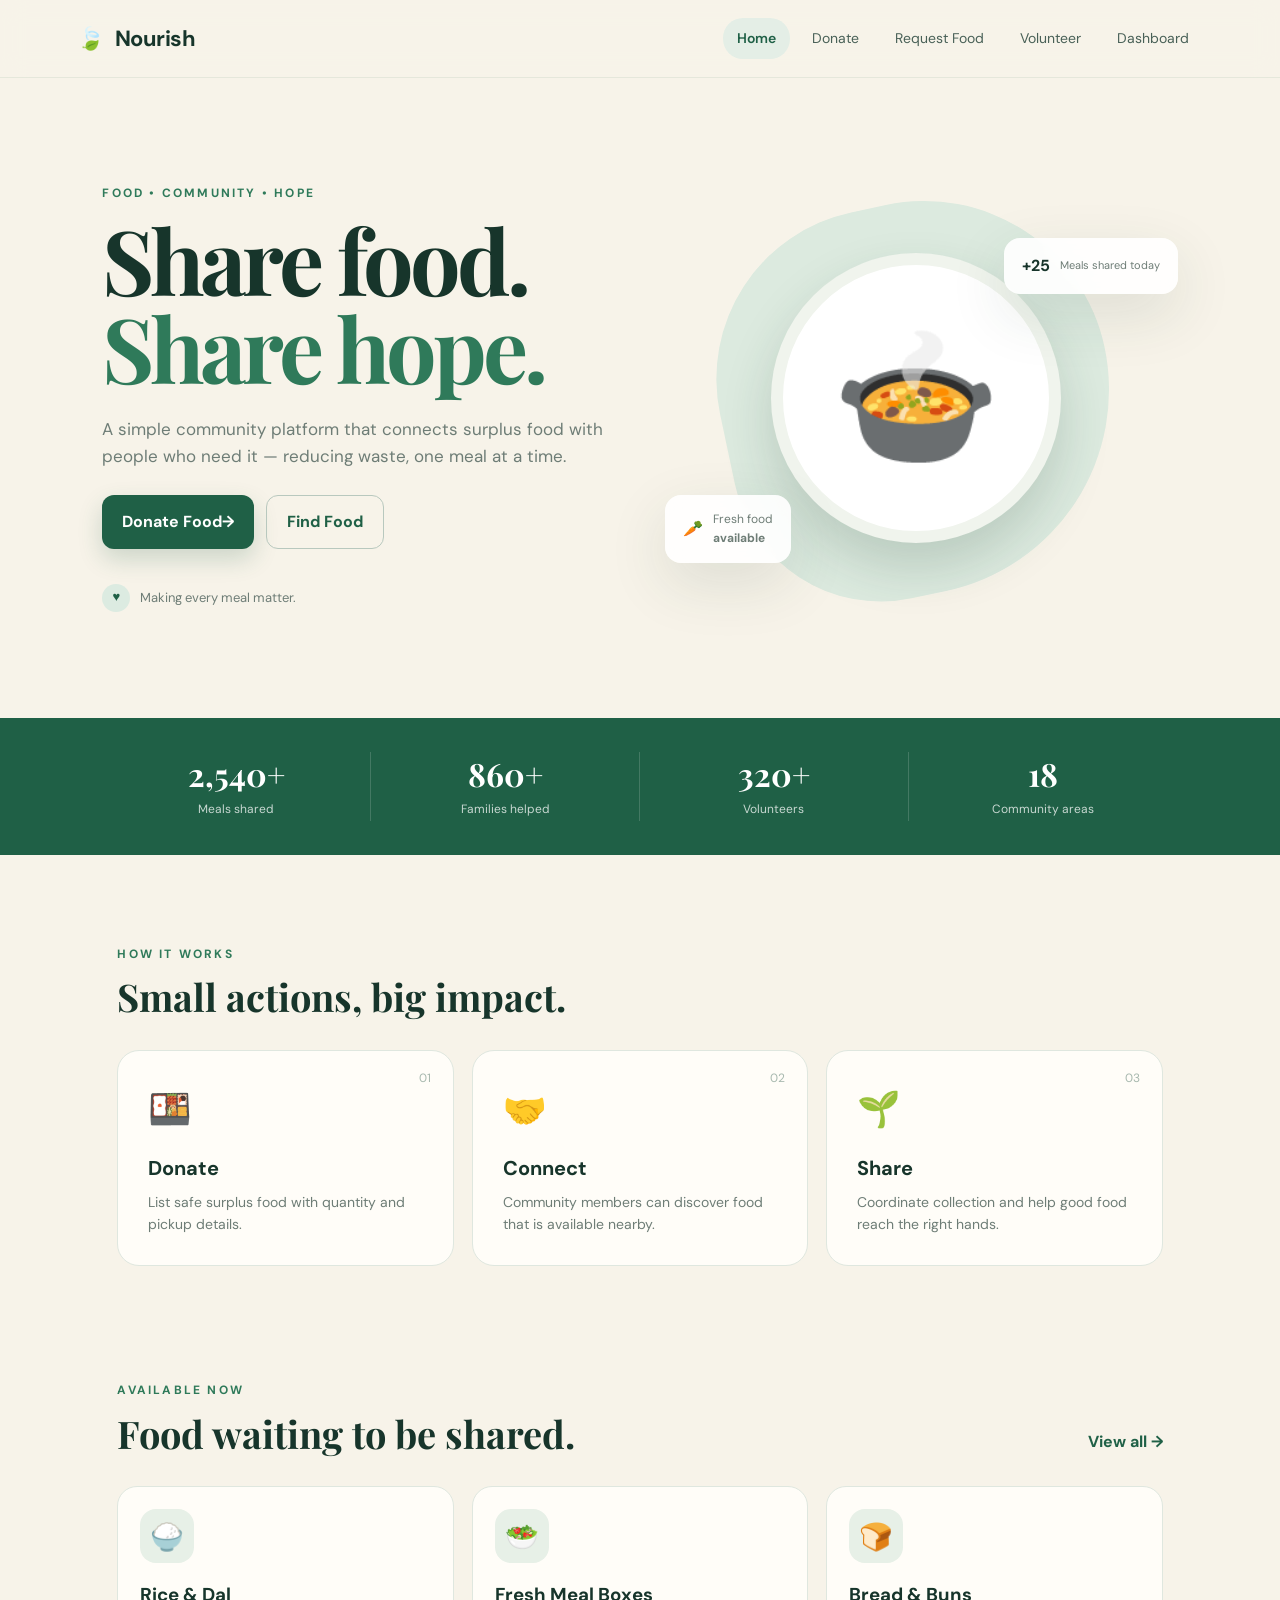
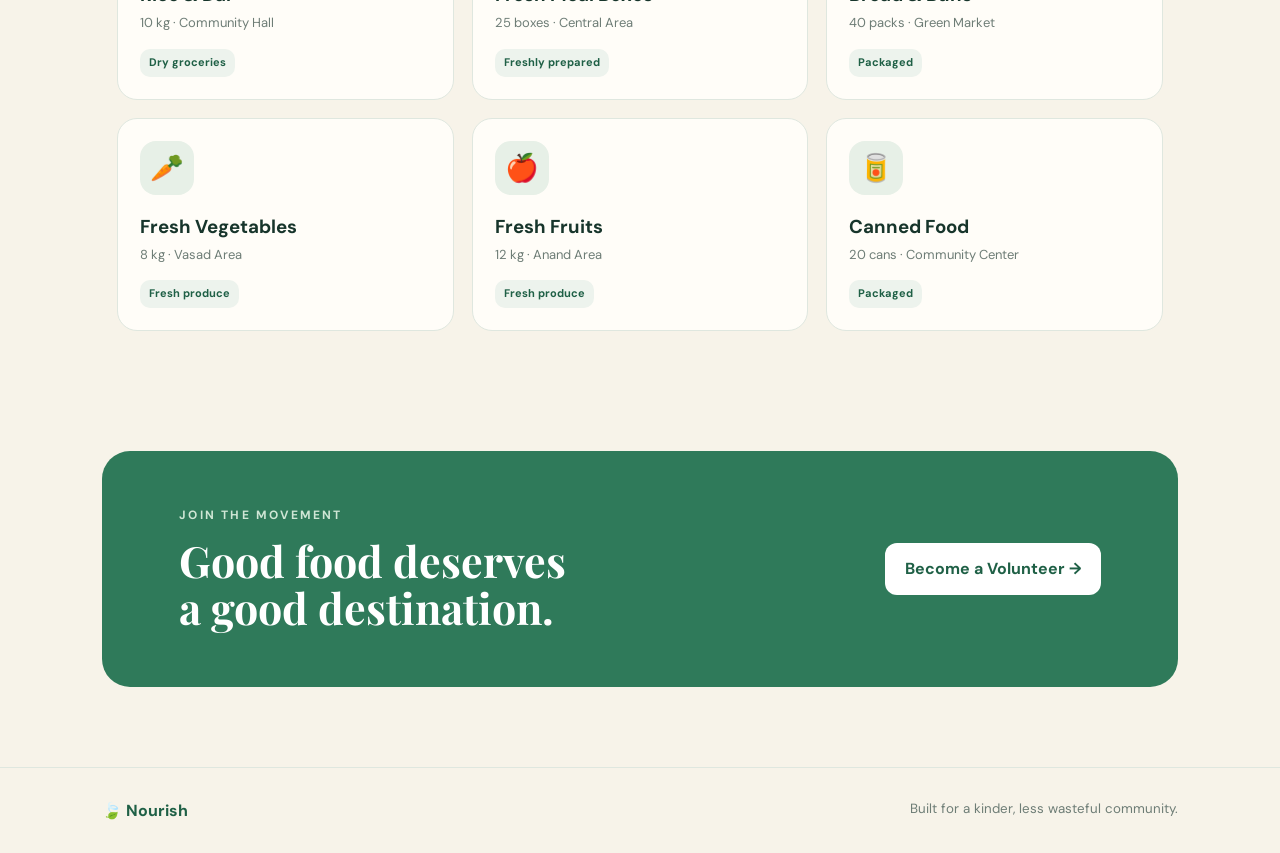
==== index.html @ 5282616e "all files are oploaded" ====
<!DOCTYPE html>
<html lang="en">
<head>
<meta charset="UTF-8">
<meta name="viewport" content="width=device-width, initial-scale=1.0">
<title>SVIT — Food Bank</title>
<link rel="preconnect" href="https://fonts.googleapis.com">
<link rel="preconnect" href="https://fonts.gstatic.com" crossorigin>
<link href="https://fonts.googleapis.com/css2?family=DM+Sans:wght@400;500;600;700&family=Playfair+Display:wght@600;700&display=swap" rel="stylesheet">
<link rel="stylesheet" href="css/style.css">
</head>
<body>
<header class="navbar">
  <a class="brand" href="index.html"><span>🍃</span> Nourish</a>
  <button class="menu-btn" onclick="toggleMenu()">☰</button>
  <nav id="nav">
    <a class="active" href="index.html">Home</a>
    <a href="donate.html">Donate</a>
    <a href="request.html">Request Food</a>
    <a href="volunteer.html">Volunteer</a>
    <a href="dashboard.html">Dashboard</a>
  </nav>
</header>

<main>
<section class="hero">
  <div class="hero-copy">
    <p class="eyebrow">FOOD • COMMUNITY • HOPE</p>
    <h1>Share food.<br><em>Share hope.</em></h1>
    <p class="hero-text">A simple community platform that connects surplus food with people who need it — reducing waste, one meal at a time.</p>
    <div class="actions">
      <a class="btn primary" href="donate.html">Donate Food <span>→</span></a>
      <a class="btn ghost" href="request.html">Find Food</a>
    </div>
    <div class="mini-proof"><span>♥</span> Making every meal matter.</div>
  </div>
  <div class="hero-art">
    <div class="blob"></div>
    <div class="plate">🍲</div>
    <div class="floating-card card-one"><b>+25</b><small>Meals shared today</small></div>
    <div class="floating-card card-two">🥕 <span>Fresh food<br><b>available</b></span></div>
  </div>
</section>

<section class="impact">
  <div><strong id="mealCount">2,540+</strong><span>Meals shared</span></div>
  <div><strong id="familyCount">860+</strong><span>Families helped</span></div>
  <div><strong id="volCount">320+</strong><span>Volunteers</span></div>
  <div><strong>18</strong><span>Community areas</span></div>
</section>

<section class="section">
  <div class="section-head">
    <div><p class="eyebrow">HOW IT WORKS</p><h2>Small actions, big impact.</h2></div>
  </div>
  <div class="steps">
    <article class="step"><span>01</span><div>🍱</div><h3>Donate</h3><p>List safe surplus food with quantity and pickup details.</p></article>
    <article class="step"><span>02</span><div>🤝</div><h3>Connect</h3><p>Community members can discover food that is available nearby.</p></article>
    <article class="step"><span>03</span><div>🌱</div><h3>Share</h3><p>Coordinate collection and help good food reach the right hands.</p></article>
  </div>
</section>

<section class="section available">
  <div class="section-head">
    <div><p class="eyebrow">AVAILABLE NOW</p><h2>Food waiting to be shared.</h2></div>
    <a class="text-link" href="request.html">View all →</a>
  </div>
  <div id="homeFood" class="food-grid"></div>
</section>

<section class="cta">
  <div><p class="eyebrow">JOIN THE MOVEMENT</p><h2>Good food deserves<br>a good destination.</h2></div>
  <a class="btn light" href="volunteer.html">Become a Volunteer →</a>
</section>
</main>

<footer><span>🍃 Nourish</span><small>Built for a kinder, less wasteful community.</small></footer>
<script src="js/main.js"></script>
</body>
</html>
---- css/style.css ----
:root{--ink:#17352b;--green:#1f6046;--green2:#2f7a5a;--cream:#f7f3e9;--paper:#fffdf8;--muted:#6e7d76;--line:#dfe7df;--shadow:0 20px 60px rgba(31,66,51,.12)}
*{box-sizing:border-box;margin:0;padding:0}body{font-family:"DM Sans",sans-serif;color:var(--ink);background:var(--cream);line-height:1.6}a{text-decoration:none;color:inherit}
.navbar{height:78px;display:flex;align-items:center;justify-content:space-between;padding:0 6%;background:rgba(247,243,233,.92);backdrop-filter:blur(12px);position:sticky;top:0;z-index:10;border-bottom:1px solid rgba(31,96,70,.08)}
.brand{font-weight:700;font-size:22px;letter-spacing:-.5px}.brand span{margin-right:7px}nav{display:flex;gap:8px}nav a{padding:9px 14px;border-radius:20px;font-size:14px;color:#496057}nav a:hover,nav a.active{background:#e4eee6;color:var(--green);font-weight:600}.menu-btn{display:none;border:0;background:none;font-size:24px}
.hero{min-height:620px;display:grid;grid-template-columns:1fr 1fr;gap:30px;align-items:center;padding:70px 8%;overflow:hidden}.eyebrow{font-size:12px;letter-spacing:2.2px;font-weight:700;color:var(--green2);margin-bottom:12px}.hero h1,.page-hero h1,h2{font-family:"Playfair Display",serif}.hero h1{font-size:clamp(55px,7vw,90px);line-height:.98;letter-spacing:-4px}.hero h1 em{color:var(--green2);font-style:normal}.hero-text{max-width:570px;color:var(--muted);font-size:17px;margin:25px 0}.actions{display:flex;gap:12px;flex-wrap:wrap}.btn{display:inline-flex;align-items:center;justify-content:center;border:0;cursor:pointer;border-radius:12px;padding:13px 20px;font-weight:700;font-family:inherit}.btn.primary{background:var(--green);color:white;box-shadow:0 10px 25px rgba(31,96,70,.2)}.btn.primary:hover{transform:translateY(-2px)}.btn.ghost{border:1px solid #b8c8be;color:var(--green);background:transparent}.btn.light{background:#fff;color:var(--green)}.btn.danger{background:#fff0ee;color:#a74c40;font-size:12px}.mini-proof{margin-top:35px;font-size:13px;color:var(--muted)}.mini-proof span{display:inline-flex;width:28px;height:28px;border-radius:50%;background:#dcebe1;align-items:center;justify-content:center;margin-right:7px;color:var(--green)}
.hero-art{height:500px;position:relative;display:flex;align-items:center;justify-content:center}.blob{width:390px;height:390px;border-radius:48% 52% 58% 42%;background:#dceadf;transform:rotate(-12deg);position:absolute}.plate{width:290px;height:290px;border-radius:50%;background:#fff;box-shadow:0 25px 50px rgba(34,67,52,.18);display:flex;align-items:center;justify-content:center;font-size:135px;position:relative;border:12px solid #f0f4ed}.floating-card{position:absolute;background:rgba(255,255,255,.9);backdrop-filter:blur(10px);padding:15px 18px;border-radius:16px;box-shadow:var(--shadow);display:flex;gap:10px;align-items:center}.floating-card small{display:block;color:var(--muted);font-size:11px}.card-one{top:90px;right:0}.card-two{bottom:85px;left:10px}.card-two span{font-size:12px;color:var(--muted)}
.impact{display:grid;grid-template-columns:repeat(4,1fr);background:var(--green);color:white;padding:34px 8%;text-align:center}.impact div{border-right:1px solid rgba(255,255,255,.16)}.impact div:last-child{border:0}.impact strong{display:block;font:700 32px "Playfair Display",serif}.impact span{font-size:12px;opacity:.75}
.section{padding:90px 8%;max-width:1250px;margin:auto}.section-head{display:flex;justify-content:space-between;align-items:end;margin-bottom:32px}.section h2{font-size:38px;line-height:1.1}.text-link{color:var(--green);font-weight:700}.steps{display:grid;grid-template-columns:repeat(3,1fr);gap:18px}.step{background:var(--paper);border:1px solid var(--line);padding:30px;border-radius:22px;position:relative}.step>span{position:absolute;right:22px;top:18px;color:#a7b8ae;font-size:12px}.step>div{font-size:35px;margin-bottom:15px}.step h3{font-size:20px}.step p{color:var(--muted);font-size:14px;margin-top:7px}.available{padding-top:25px}.food-grid{display:grid;grid-template-columns:repeat(3,1fr);gap:18px}.food-card{background:var(--paper);border:1px solid var(--line);border-radius:20px;padding:22px;transition:.2s}.food-card:hover{transform:translateY(-4px);box-shadow:var(--shadow)}.food-icon{width:54px;height:54px;border-radius:16px;background:#e7f0e7;display:flex;align-items:center;justify-content:center;font-size:27px;margin-bottom:17px}.food-card h3{margin-bottom:3px}.food-card p{font-size:13px;color:var(--muted)}.tag{display:inline-block;margin-top:15px;padding:5px 9px;border-radius:10px;background:#edf3ed;color:var(--green);font-size:11px;font-weight:700}
.cta{margin:30px 8% 80px;padding:55px 6%;border-radius:28px;background:var(--green2);color:white;display:flex;justify-content:space-between;align-items:center;gap:30px}.cta .eyebrow{color:#cfe6d5}.cta h2{font-size:43px;line-height:1.1}
footer{padding:30px 8%;border-top:1px solid var(--line);display:flex;justify-content:space-between;color:var(--green);font-weight:700}footer small{color:var(--muted);font-weight:400}
.page-hero{text-align:center;padding:85px 20px 55px}.page-hero h1{font-size:60px;line-height:1.05;letter-spacing:-2px}.page-hero>p:last-child{max-width:580px;margin:15px auto;color:var(--muted)}
.form-wrap{max-width:850px;margin:0 auto;padding:0 20px 80px}.form-card,.dashboard-card{background:var(--paper);border:1px solid var(--line);border-radius:24px;padding:35px;box-shadow:var(--shadow)}.form-card h2{font-size:32px}.muted{color:var(--muted);font-size:13px;margin:4px 0 25px}.form-grid{display:grid;grid-template-columns:1fr 1fr;gap:18px;margin-bottom:25px}label{font-size:13px;font-weight:700}input,select{display:block;width:100%;margin-top:7px;padding:13px 14px;border:1px solid #cfdad2;border-radius:11px;background:#fff;font:inherit;color:var(--ink);outline:none}input:focus,select:focus{border-color:var(--green2);box-shadow:0 0 0 3px #e1eee5}.full{grid-column:1/-1}.success{color:var(--green);font-size:13px;margin-top:12px;font-weight:700}.searchbar{display:flex;gap:12px;margin-bottom:25px}.searchbar input{margin:0}.searchbar select{max-width:210px;margin:0}.request-area{padding-top:20px}.dash-stats{display:grid;grid-template-columns:repeat(3,1fr);gap:18px;margin-bottom:25px}.dash-stats>div{background:var(--paper);border:1px solid var(--line);border-radius:20px;padding:25px}.dash-stats span{font-size:28px;display:block}.dash-stats b{display:block;font:700 34px "Playfair Display",serif}.dash-stats small{color:var(--muted)}.activity{padding:15px 0;border-bottom:1px solid var(--line);display:flex;justify-content:space-between;gap:15px}.activity:last-child{border:0}.activity small{color:var(--muted)}
@media(max-width:800px){.navbar{height:70px}nav{display:none;position:absolute;top:70px;left:0;right:0;background:var(--cream);padding:15px 6%;flex-direction:column;border-bottom:1px solid var(--line)}nav.show{display:flex}.menu-btn{display:block}.hero{grid-template-columns:1fr;padding:55px 7%}.hero-art{height:360px}.blob{width:280px;height:280px}.plate{width:210px;height:210px;font-size:90px}.card-one{right:0;top:20px}.card-two{left:0;bottom:25px}.impact{grid-template-columns:1fr 1fr;gap:25px}.impact div:nth-child(2){border:0}.steps,.food-grid{grid-template-columns:1fr}.cta{margin:20px 5% 50px;display:block}.cta .btn{margin-top:25px}.section{padding:60px 6%}.page-hero h1{font-size:45px}.form-grid,.dash-stats{grid-template-columns:1fr}.full{grid-column:auto}.searchbar{flex-direction:column}.searchbar select{max-width:none}footer{flex-direction:column;gap:8px}}
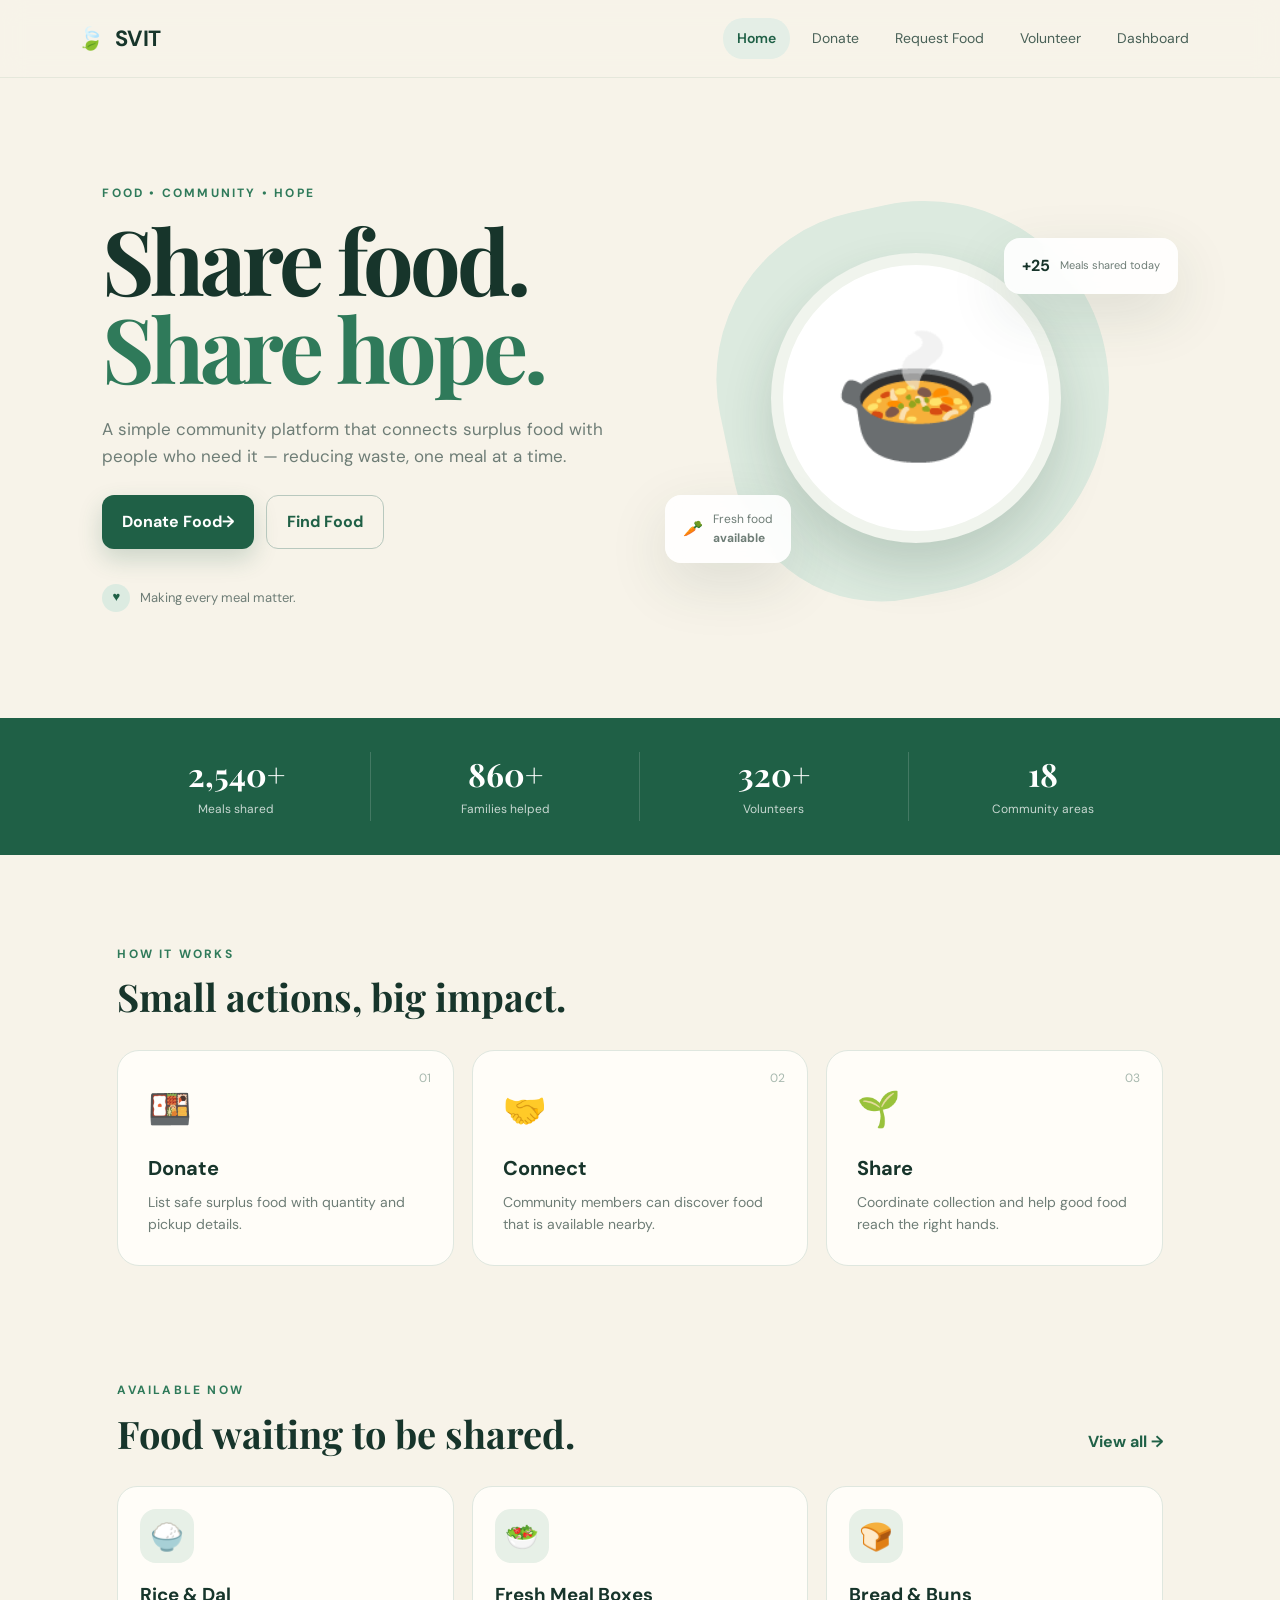
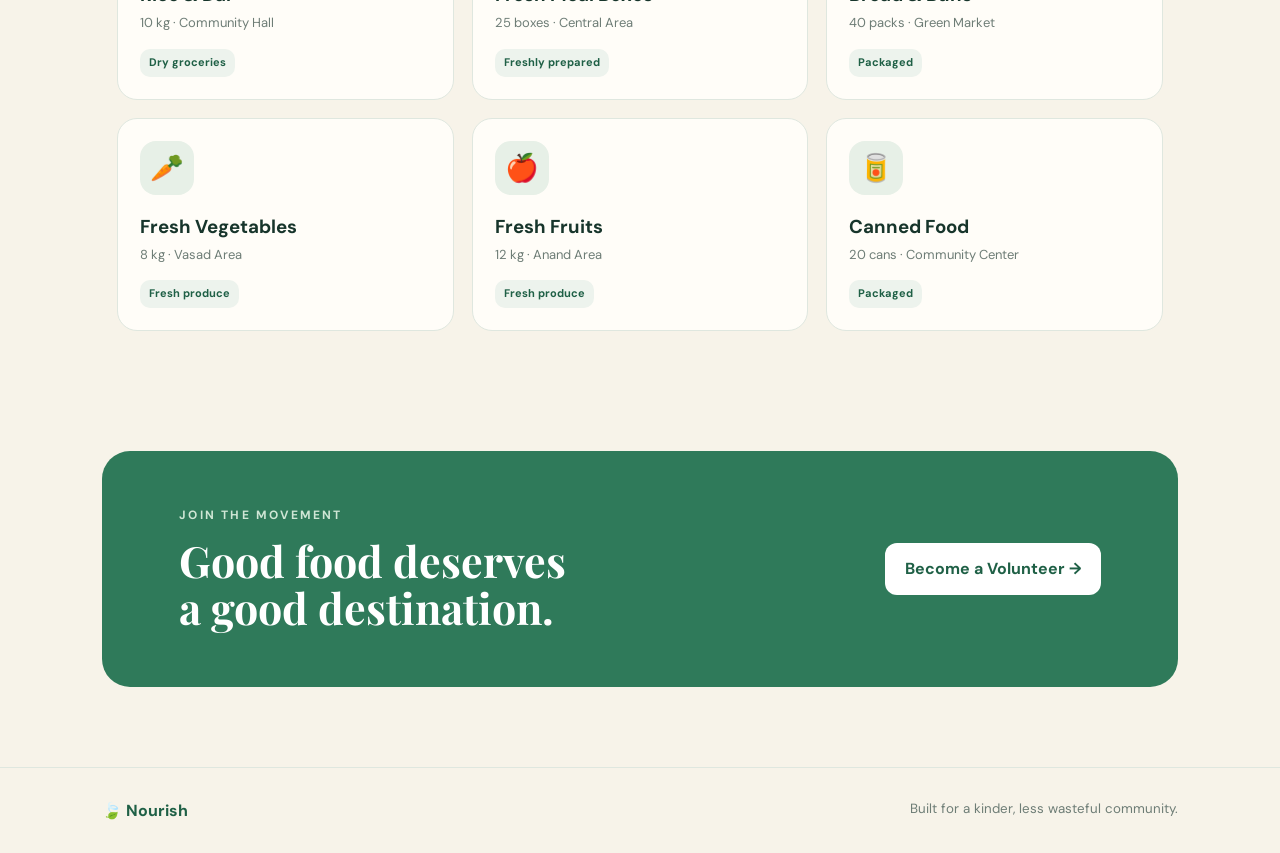
==== commit 817bb33d: "changed in index file name Nourish to SVIT" ====
--- a/index.html
+++ b/index.html
@@ -11,7 +11,7 @@
 </head>
 <body>
 <header class="navbar">
-  <a class="brand" href="index.html"><span>🍃</span> Nourish</a>
+  <a class="brand" href="index.html"><span>🍃</span> SVIT</a>
   <button class="menu-btn" onclick="toggleMenu()">☰</button>
   <nav id="nav">
     <a class="active" href="index.html">Home</a>
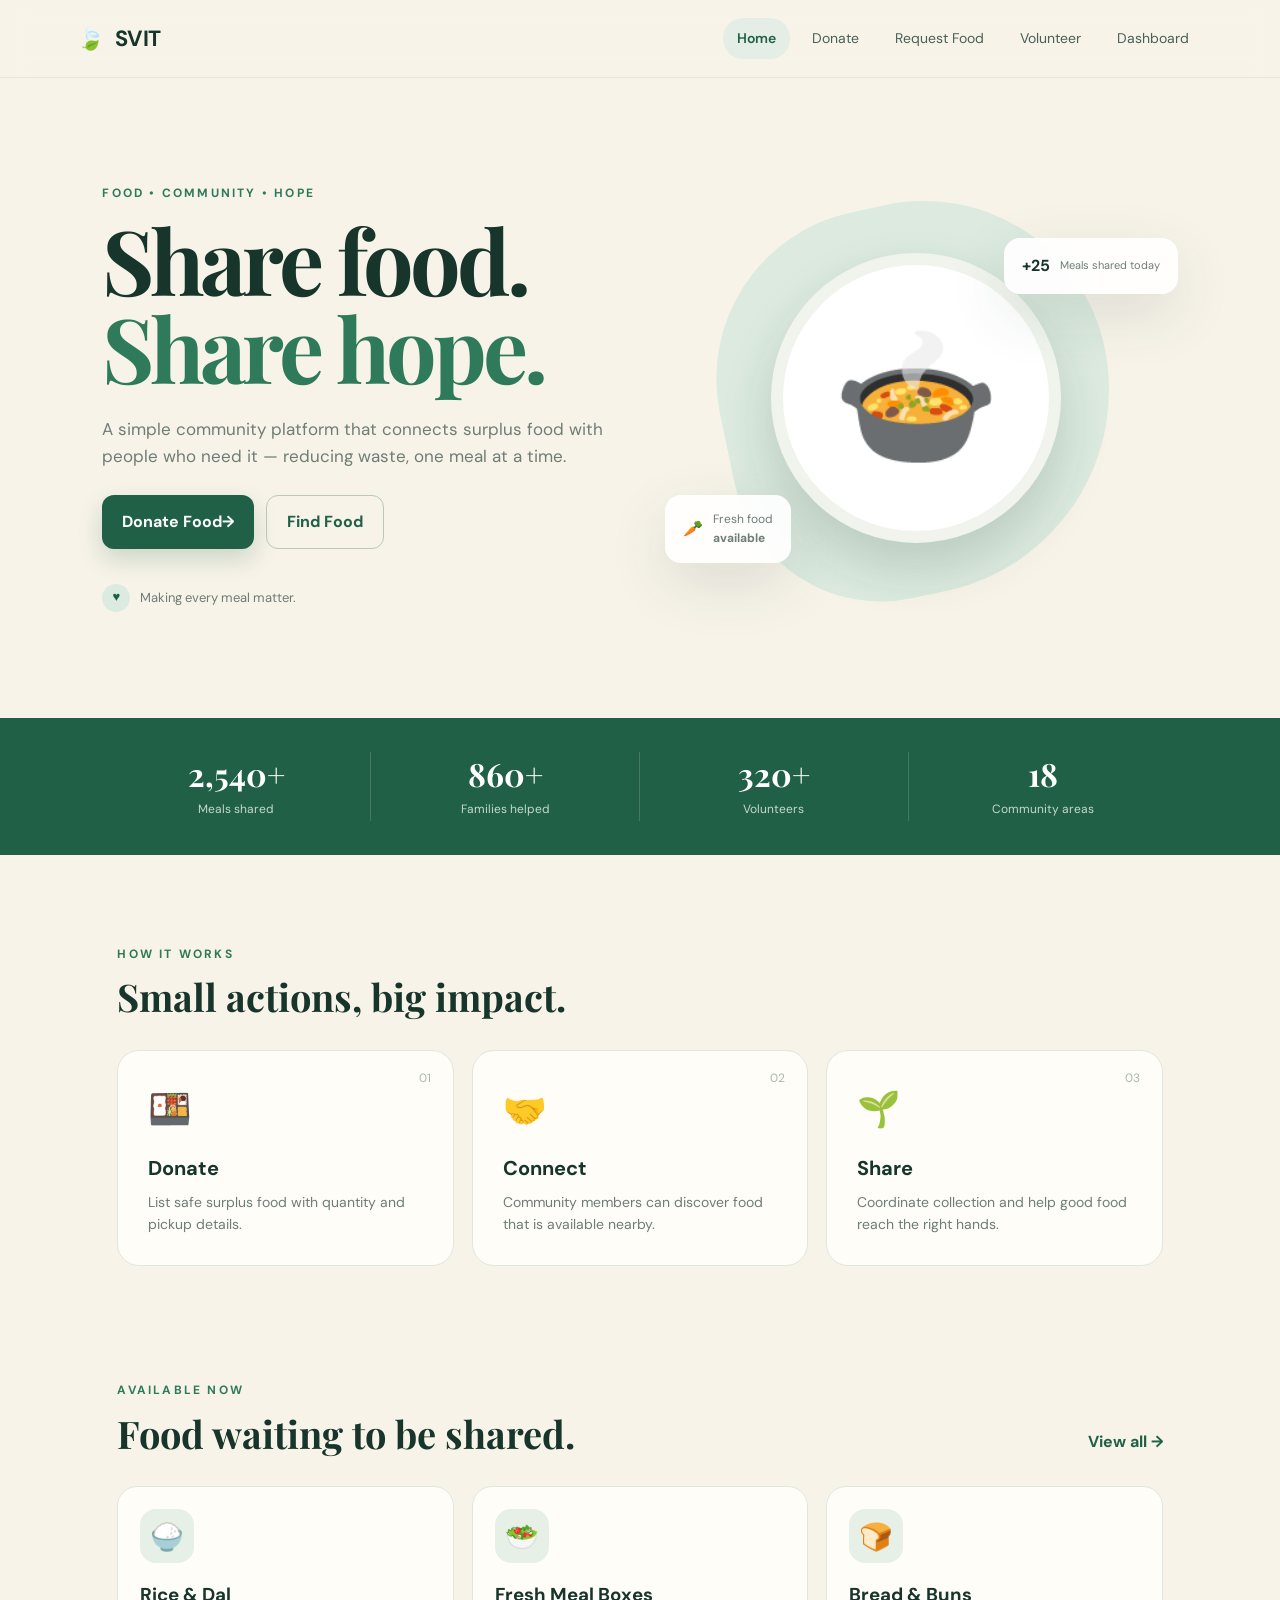
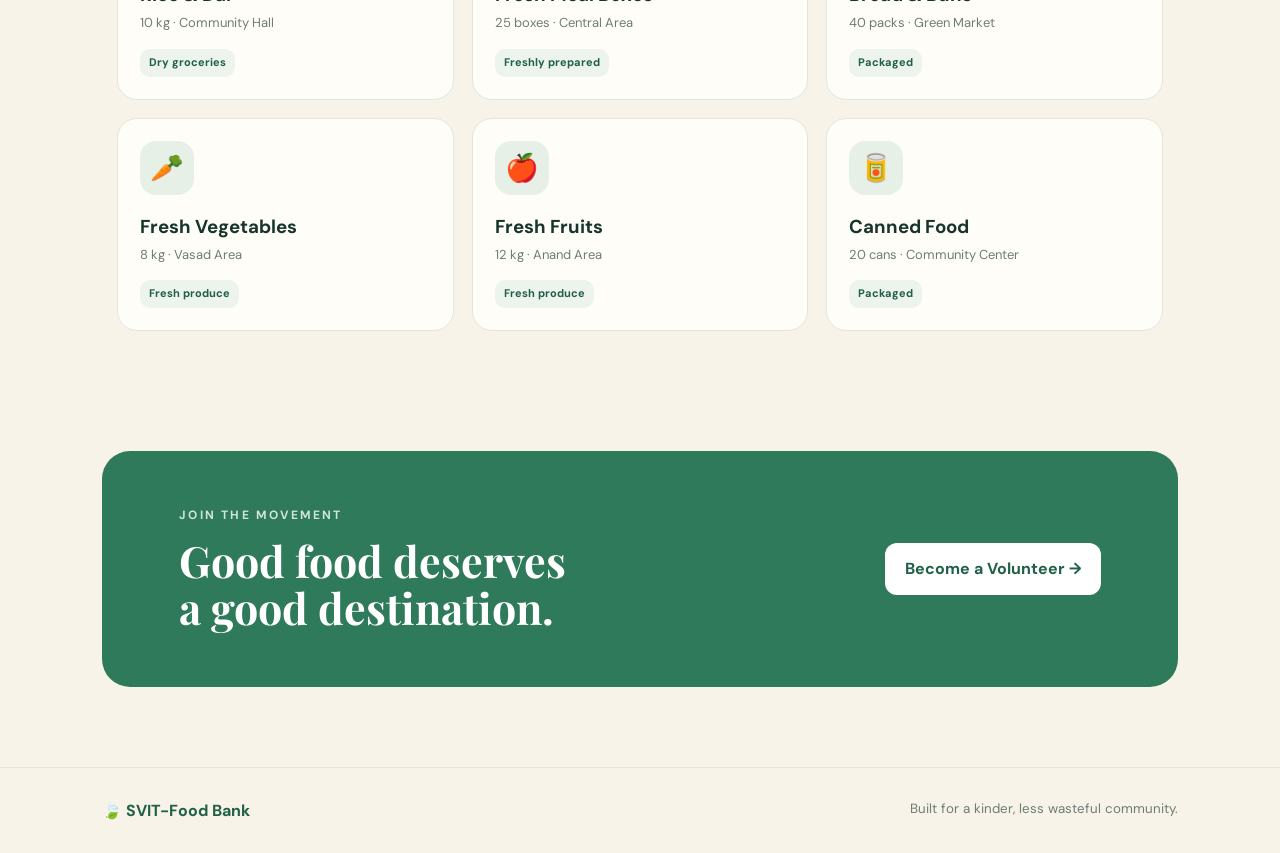
==== commit 7cfc97ce: "updated website name" ====
--- a/index.html
+++ b/index.html
@@ -74,7 +74,7 @@
 </section>
 </main>
 
-<footer><span>🍃 Nourish</span><small>Built for a kinder, less wasteful community.</small></footer>
+<footer><span>🍃 SVIT-Food Bank</span><small>Built for a kinder, less wasteful community.</small></footer>
 <script src="js/main.js"></script>
 </body>
 </html>
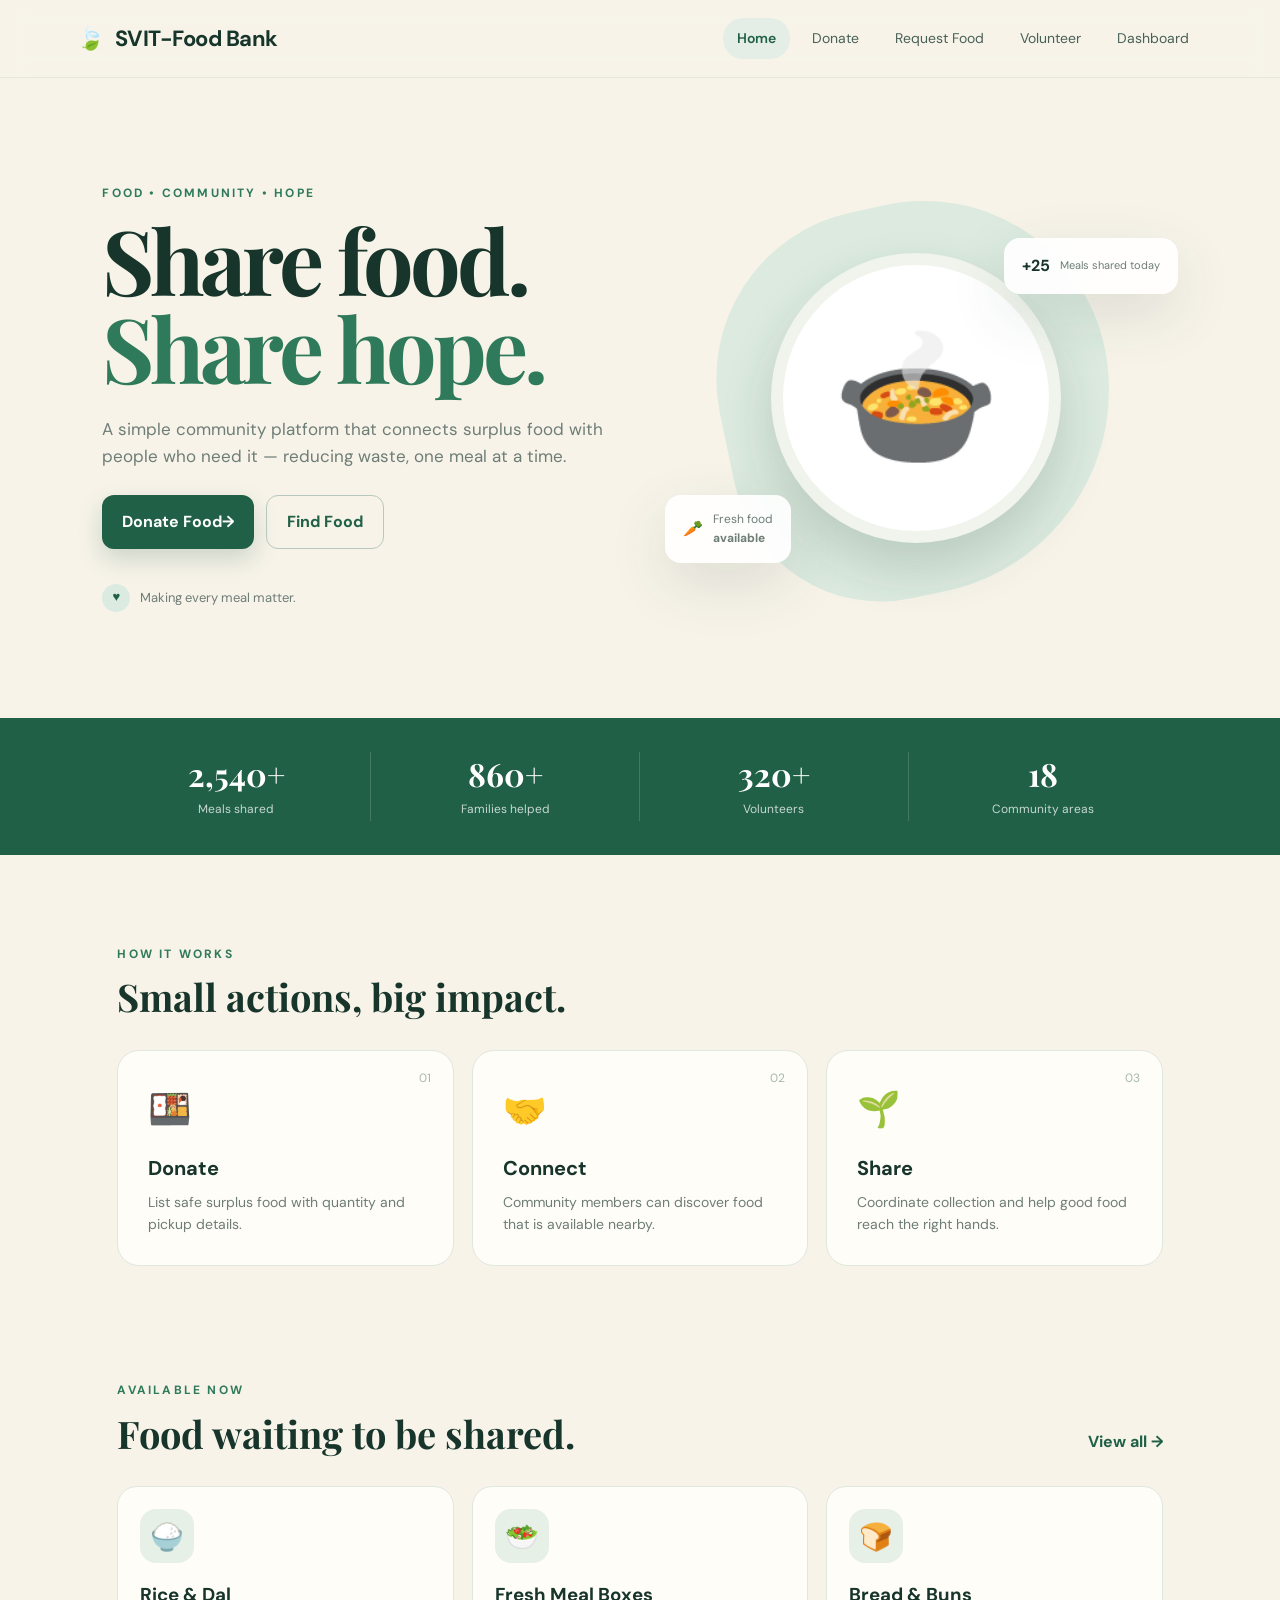
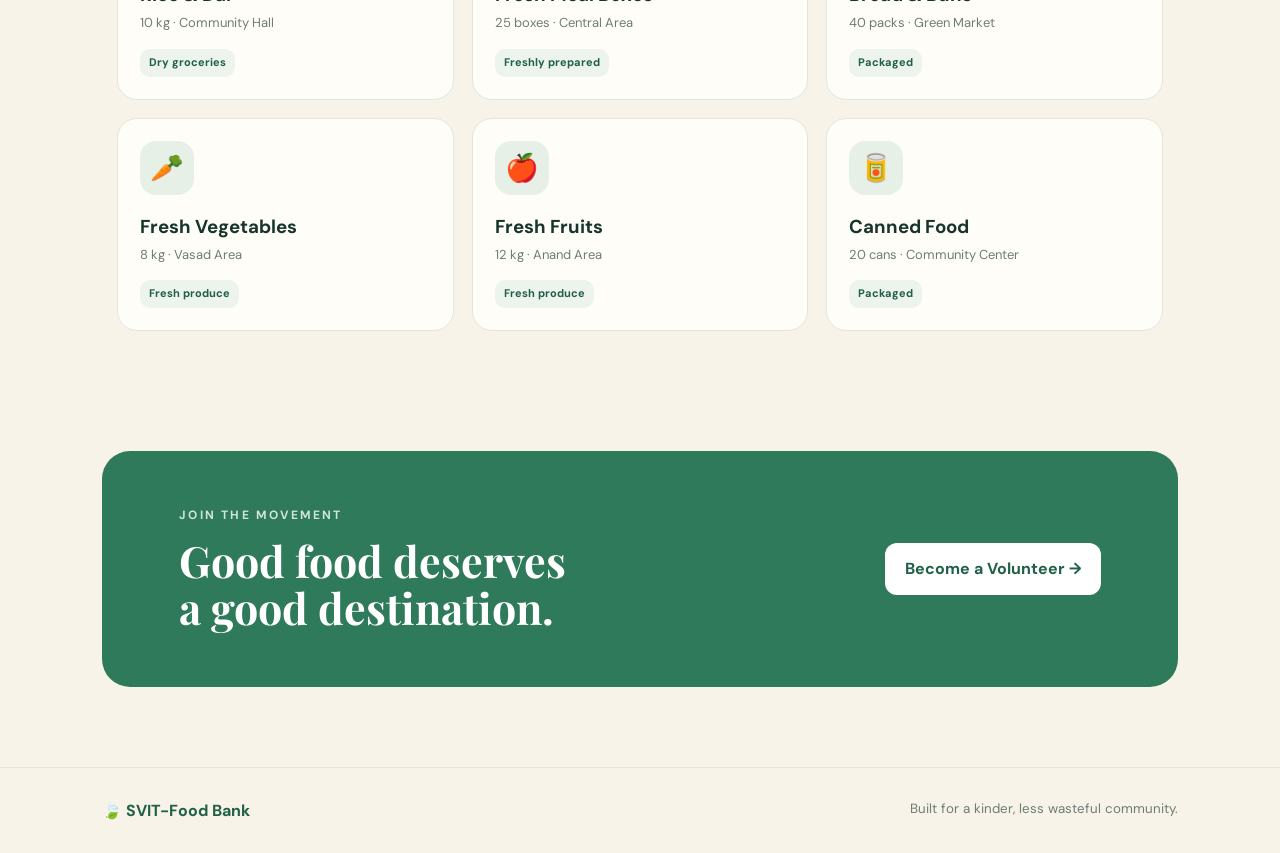
==== commit 1732ddde: "updated website name" ====
--- a/index.html
+++ b/index.html
@@ -11,7 +11,7 @@
 </head>
 <body>
 <header class="navbar">
-  <a class="brand" href="index.html"><span>🍃</span> SVIT</a>
+  <a class="brand" href="index.html"><span>🍃</span> SVIT-Food Bank</a>
   <button class="menu-btn" onclick="toggleMenu()">☰</button>
   <nav id="nav">
     <a class="active" href="index.html">Home</a>
